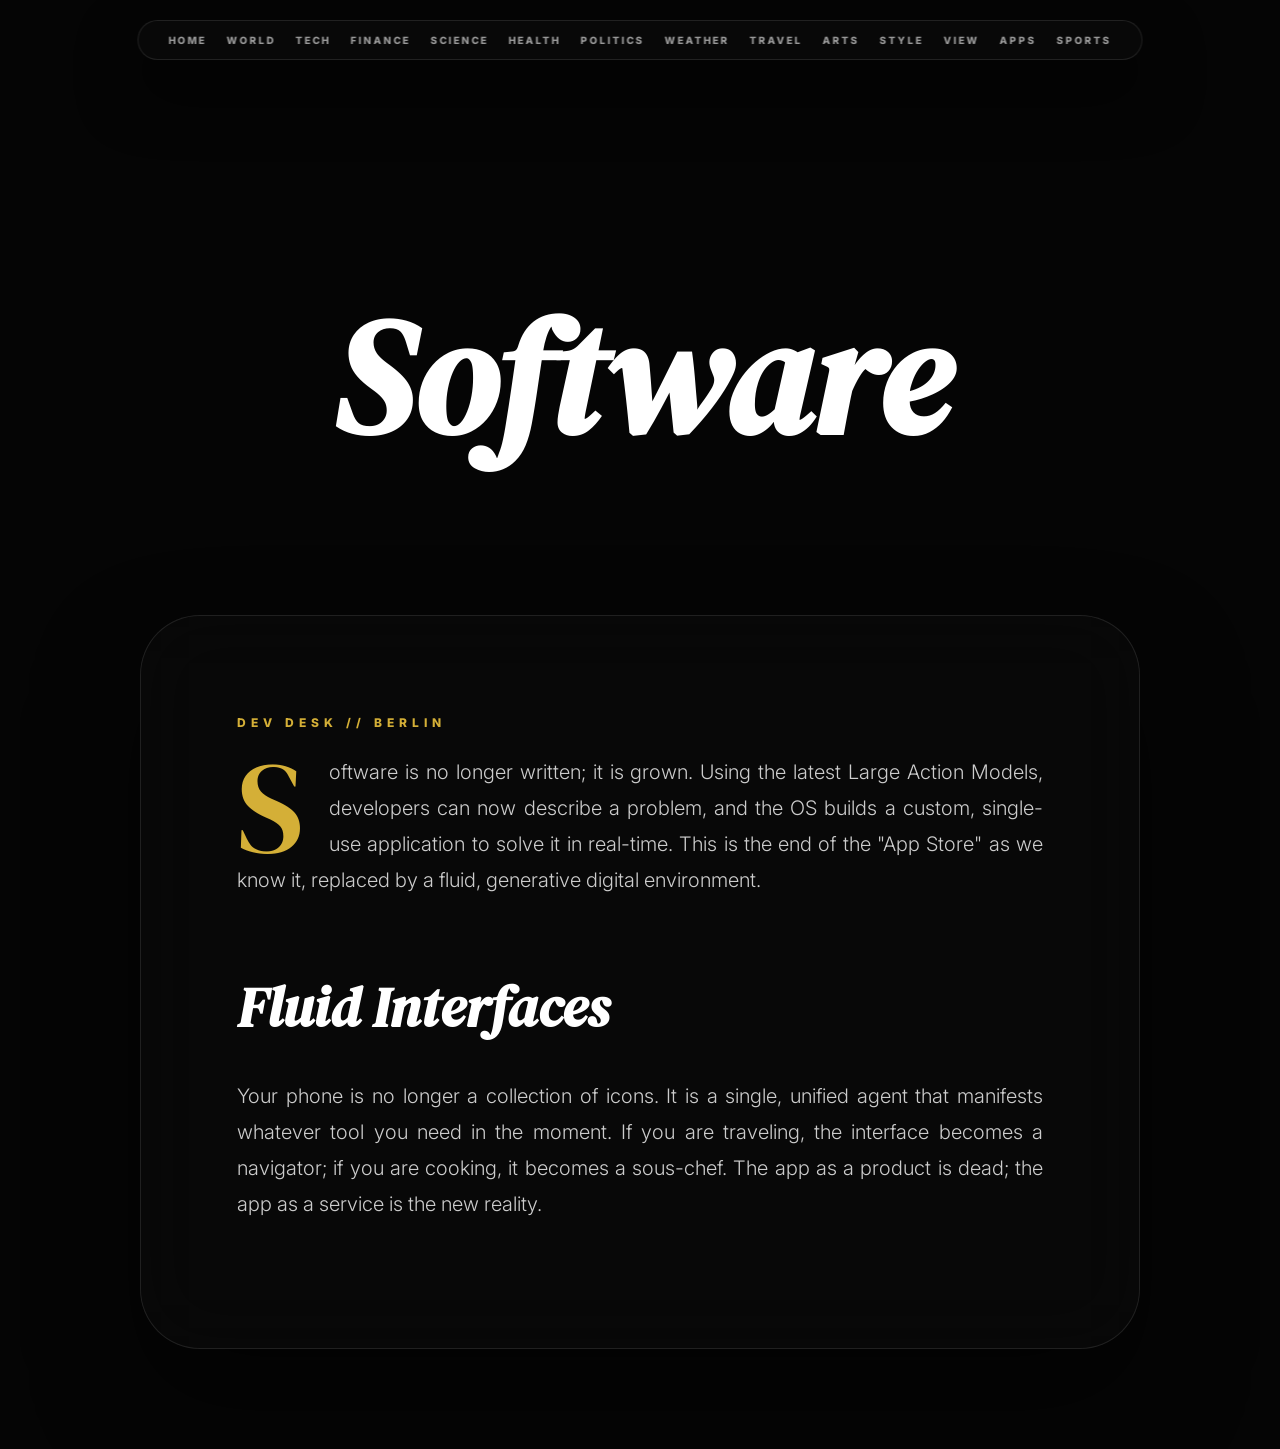
==== apps.html @ bf62c6f0 "Create apps.html" ====
<!DOCTYPE html>
<html lang="en">
<head>
    <meta charset="UTF-8"><meta name="viewport" content="width=device-width, initial-scale=1.0">
    <title>OmniNews | Apps</title>
    <link rel="stylesheet" href="style.css">
</head>
<body>
<nav>
    <a href="index.html">Home</a><a href="world.html">World</a><a href="tech.html">Tech</a><a href="finance.html">Finance</a><a href="science.html">Science</a><a href="health.html">Health</a><a href="politics.html">Politics</a><a href="weather.html">Weather</a><a href="travel.html">Travel</a><a href="entertainment.html">Arts</a><a href="lifestyle.html">Style</a><a href="opinion.html">View</a><a href="apps.html">Apps</a><a href="sports.html">Sports</a>
</nav>
<section class="hero" style="background-image: url('https://images.unsplash.com/photo-1485827404703-89b55fcc595e?w=1600')">
    <div class="hero-text"><h1>Software</h1></div>
</section>
<main class="content-wrapper">
    <span class="meta">Dev Desk // Berlin</span>
    <article class="article-body">
        <p class="drop-cap">Software is no longer written; it is grown. Using the latest Large Action Models, developers can now describe a problem, and the OS builds a custom, single-use application to solve it in real-time. This is the end of the "App Store" as we know it, replaced by a fluid, generative digital environment.</p>
        <h2>Fluid Interfaces</h2>
        <p>Your phone is no longer a collection of icons. It is a single, unified agent that manifests whatever tool you need in the moment. If you are traveling, the interface becomes a navigator; if you are cooking, it becomes a sous-chef. The app as a product is dead; the app as a service is the new reality.</p>
    </article>
</main>
</body>
</html>
---- style.css ----
@import url('https://fonts.googleapis.com/css2?family=DM+Serif+Display:ital@0;1&family=Inter:wght@300;500;800&display=swap');

:root {
    --accent: #d4af37;
    --bg: #050505;
    --card: rgba(255, 255, 255, 0.03);
    --glass: rgba(10, 10, 10, 0.85);
    --border: rgba(255, 255, 255, 0.1);
}

* { margin: 0; padding: 0; box-sizing: border-box; -webkit-font-smoothing: antialiased; }

body {
    background-color: var(--bg);
    color: #f1f1f1;
    font-family: 'Inter', sans-serif;
    line-height: 1.8;
    overflow-x: hidden;
}

/* Stunning Floating App Nav */
nav {
    position: fixed;
    top: 20px;
    left: 50%;
    transform: translateX(-50%);
    background: var(--glass);
    backdrop-filter: blur(25px);
    border: 1px solid var(--border);
    padding: 10px 30px;
    border-radius: 100px;
    display: flex;
    gap: 20px;
    z-index: 1000;
    box-shadow: 0 30px 60px rgba(0,0,0,0.8);
    width: max-content;
    max-width: 95%;
    overflow-x: auto;
}

nav a {
    color: #999;
    text-decoration: none;
    font-size: 10px;
    font-weight: 800;
    text-transform: uppercase;
    letter-spacing: 2px;
    transition: 0.4s cubic-bezier(0.16, 1, 0.3, 1);
}

nav a:hover { color: var(--accent); transform: translateY(-2px); }

/* Cinematic Article Hero */
.hero {
    height: 85vh;
    display: flex;
    align-items: center;
    justify-content: center;
    background-size: cover;
    background-position: center;
    background-attachment: fixed;
    position: relative;
}

.hero::after {
    content: '';
    position: absolute;
    inset: 0;
    background: linear-gradient(0deg, var(--bg) 0%, transparent 100%);
}

.hero-text {
    position: relative;
    z-index: 10;
    text-align: center;
}

.hero-text h1 {
    font-family: 'DM Serif Display', serif;
    font-size: clamp(4rem, 15vw, 10rem);
    line-height: 0.8;
    font-style: italic;
    color: #fff;
    margin-bottom: 10px;
}

/* Premium App Content Container */
.content-wrapper {
    max-width: 1000px;
    margin: -150px auto 100px;
    background: rgba(10, 10, 10, 0.6);
    backdrop-filter: blur(40px);
    padding: clamp(2rem, 10vw, 6rem);
    border-radius: 60px;
    border: 1px solid var(--border);
    position: relative;
    z-index: 20;
    box-shadow: 0 50px 100px rgba(0,0,0,0.5);
}

.meta { color: var(--accent); font-weight: 800; letter-spacing: 5px; text-transform: uppercase; font-size: 12px; margin-bottom: 20px; display: block; }

.drop-cap::first-letter {
    font-family: 'DM Serif Display', serif;
    float: left;
    font-size: 8rem;
    line-height: 0.7;
    padding: 10px 25px 0 0;
    color: var(--accent);
}

h2 { font-family: 'DM Serif Display', serif; font-size: 3.5rem; margin: 60px 0 20px; font-style: italic; color: #fff; }

p { font-size: 1.25rem; color: #ccc; margin-bottom: 30px; font-weight: 300; text-align: justify; }

/* Desktop Sidebar Grid */
@media (min-width: 1200px) {
    .main-grid { display: grid; grid-template-columns: 1fr 300px; gap: 50px; }
}
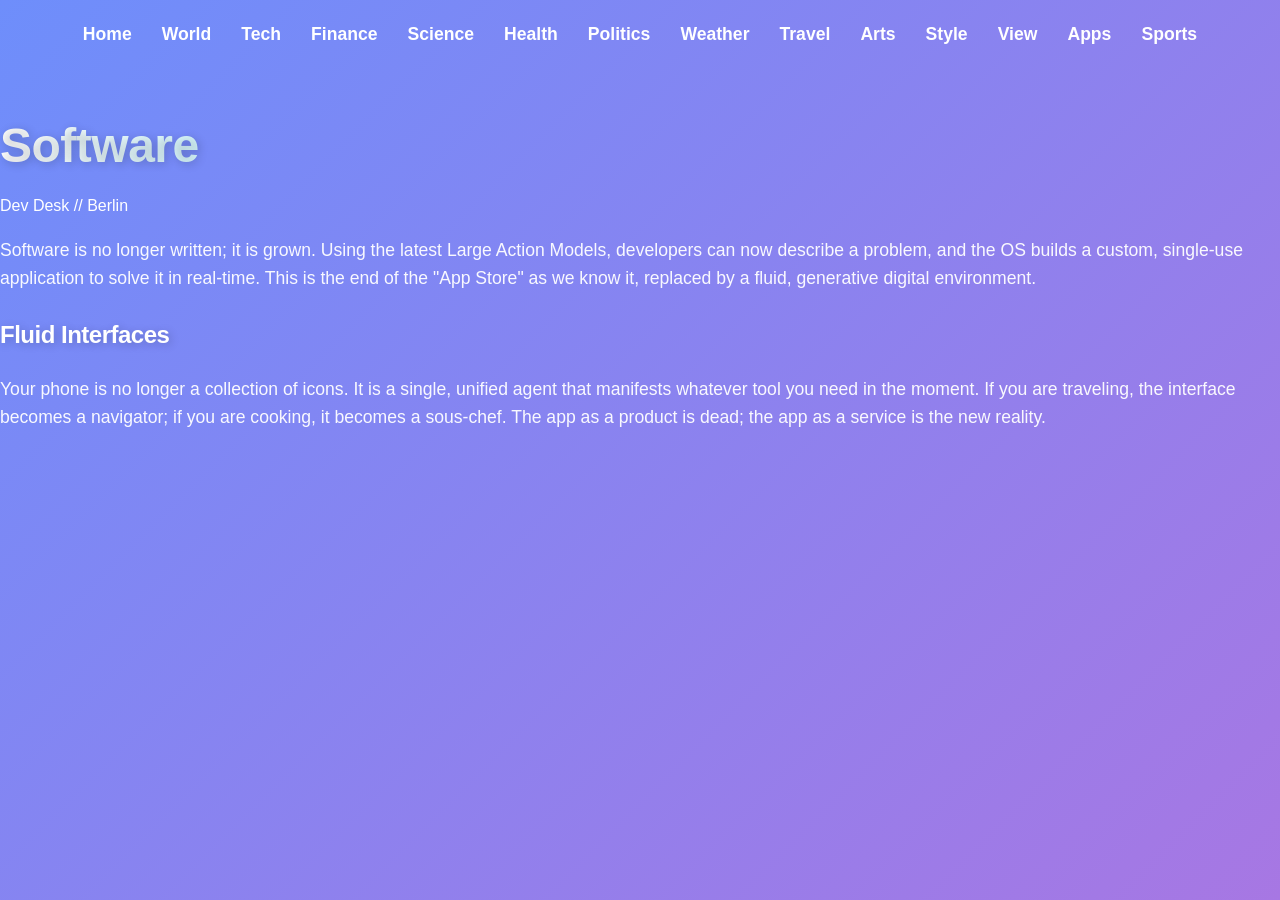
==== commit 6916d59a: "Update apps.html" ====
--- a/apps.html
+++ b/apps.html
@@ -3,7 +3,7 @@
 <head>
     <meta charset="UTF-8"><meta name="viewport" content="width=device-width, initial-scale=1.0">
     <title>OmniNews | Apps</title>
-    <link rel="stylesheet" href="style.css">
+<link rel="stylesheet" href="style.css">
 </head>
 <body>
 <nav>
--- a/style.css
+++ b/style.css
@@ -1,119 +1,133 @@
-@import url('https://fonts.googleapis.com/css2?family=DM+Serif+Display:ital@0;1&family=Inter:wght@300;500;800&display=swap');
+/* Vibrant & Soulful Design System 2026
+   Theme: Dopamine Brights & Glassmorphism
+*/
 
 :root {
-    --accent: #d4af37;
-    --bg: #050505;
-    --card: rgba(255, 255, 255, 0.03);
-    --glass: rgba(10, 10, 10, 0.85);
-    --border: rgba(255, 255, 255, 0.1);
+    --primary: #ff007a;          /* Neon Pink */
+    --secondary: #00d4ff;         /* Electric Blue */
+    --accent: #f8ff00;            /* Cyber Yellow */
+    --bg-gradient: linear-gradient(135deg, #6e8efb, #a777e3);
+    --glass: rgba(255, 255, 255, 0.15);
+    --glass-border: rgba(255, 255, 255, 0.3);
+    --text-shadow: 2px 2px 10px rgba(0, 0, 0, 0.2);
 }
 
-* { margin: 0; padding: 0; box-sizing: border-box; -webkit-font-smoothing: antialiased; }
-
 body {
-    background-color: var(--bg);
-    color: #f1f1f1;
-    font-family: 'Inter', sans-serif;
-    line-height: 1.8;
-    overflow-x: hidden;
+    background: var(--bg-gradient);
+    background-attachment: fixed;
+    font-family: 'Segoe UI', Roboto, Helvetica, Arial, sans-serif;
+    color: white;
+    margin: 0;
+    padding: 0;
+    line-height: 1.6;
+    min-height: 100vh;
 }
 
-/* Stunning Floating App Nav */
+/* The Soulful Container - Glassmorphism Effect */
+.card {
+    background: var(--glass);
+    backdrop-filter: blur(15px);
+    -webkit-backdrop-filter: blur(15px);
+    border: 1px solid var(--glass-border);
+    border-radius: 30px;
+    padding: 2.5rem;
+    margin: 20px auto;
+    max-width: 900px;
+    box-shadow: 0 8px 32px 0 rgba(31, 38, 135, 0.37);
+    transition: transform 0.4s cubic-bezier(0.175, 0.885, 0.32, 1.275), box-shadow 0.3s ease;
+}
+
+.card:hover {
+    transform: translateY(-8px);
+    box-shadow: 0 12px 40px 0 rgba(31, 38, 135, 0.5);
+}
+
+/* Typography with Soul */
+h1, h2, h3 {
+    text-shadow: var(--text-shadow);
+    letter-spacing: -0.5px;
+}
+
+h1 {
+    font-size: 3rem;
+    margin-bottom: 0.5rem;
+    background: linear-gradient(to right, #fff, var(--secondary));
+    -webkit-background-clip: text;
+    -webkit-text-fill-color: transparent;
+}
+
+/* Vibrant Interactive Elements */
+.btn-vibrant {
+    background: linear-gradient(45deg, var(--primary), var(--accent));
+    border: none;
+    padding: 15px 35px;
+    border-radius: 50px;
+    color: #000;
+    font-weight: 800;
+    font-size: 1rem;
+    text-transform: uppercase;
+    cursor: pointer;
+    box-shadow: 0 4px 15px rgba(255, 0, 122, 0.4);
+    transition: all 0.3s ease;
+    display: inline-block;
+    text-decoration: none;
+}
+
+.btn-vibrant:hover {
+    transform: scale(1.1);
+    box-shadow: 0 6px 20px rgba(255, 0, 122, 0.6);
+    filter: brightness(1.1);
+}
+
+/* Navigation Links */
 nav {
-    position: fixed;
-    top: 20px;
-    left: 50%;
-    transform: translateX(-50%);
-    background: var(--glass);
-    backdrop-filter: blur(25px);
-    border: 1px solid var(--border);
-    padding: 10px 30px;
-    border-radius: 100px;
-    display: flex;
-    gap: 20px;
-    z-index: 1000;
-    box-shadow: 0 30px 60px rgba(0,0,0,0.8);
-    width: max-content;
-    max-width: 95%;
-    overflow-x: auto;
+    padding: 20px;
+    text-align: center;
 }
 
 nav a {
-    color: #999;
+    color: white;
     text-decoration: none;
-    font-size: 10px;
-    font-weight: 800;
-    text-transform: uppercase;
-    letter-spacing: 2px;
-    transition: 0.4s cubic-bezier(0.16, 1, 0.3, 1);
+    margin: 0 15px;
+    font-weight: bold;
+    font-size: 1.1rem;
+    transition: color 0.3s ease;
 }
 
-nav a:hover { color: var(--accent); transform: translateY(-2px); }
+nav a:hover {
+    color: var(--accent);
+}
 
-/* Cinematic Article Hero */
-.hero {
-    height: 85vh;
-    display: flex;
-    align-items: center;
-    justify-content: center;
-    background-size: cover;
-    background-position: center;
-    background-attachment: fixed;
+/* Article Styling for War.html */
+article p {
+    font-size: 1.1rem;
+    margin-bottom: 1.5rem;
+    opacity: 0.95;
+}
+
+blockquote {
+    border-left: 6px solid var(--primary);
+    padding: 15px 25px;
+    background: rgba(255, 255, 255, 0.1);
+    border-radius: 0 15px 15px 0;
+    font-style: italic;
+    margin: 2rem 0;
+}
+
+ul {
+    list-style-type: none;
+    padding: 0;
+}
+
+li {
+    margin-bottom: 12px;
+    padding-left: 25px;
     position: relative;
 }
 
-.hero::after {
-    content: '';
+li::before {
+    content: '✦';
     position: absolute;
-    inset: 0;
-    background: linear-gradient(0deg, var(--bg) 0%, transparent 100%);
-}
-
-.hero-text {
-    position: relative;
-    z-index: 10;
-    text-align: center;
-}
-
-.hero-text h1 {
-    font-family: 'DM Serif Display', serif;
-    font-size: clamp(4rem, 15vw, 10rem);
-    line-height: 0.8;
-    font-style: italic;
-    color: #fff;
-    margin-bottom: 10px;
-}
-
-/* Premium App Content Container */
-.content-wrapper {
-    max-width: 1000px;
-    margin: -150px auto 100px;
-    background: rgba(10, 10, 10, 0.6);
-    backdrop-filter: blur(40px);
-    padding: clamp(2rem, 10vw, 6rem);
-    border-radius: 60px;
-    border: 1px solid var(--border);
-    position: relative;
-    z-index: 20;
-    box-shadow: 0 50px 100px rgba(0,0,0,0.5);
-}
-
-.meta { color: var(--accent); font-weight: 800; letter-spacing: 5px; text-transform: uppercase; font-size: 12px; margin-bottom: 20px; display: block; }
-
-.drop-cap::first-letter {
-    font-family: 'DM Serif Display', serif;
-    float: left;
-    font-size: 8rem;
-    line-height: 0.7;
-    padding: 10px 25px 0 0;
+    left: 0;
     color: var(--accent);
 }
-
-h2 { font-family: 'DM Serif Display', serif; font-size: 3.5rem; margin: 60px 0 20px; font-style: italic; color: #fff; }
-
-p { font-size: 1.25rem; color: #ccc; margin-bottom: 30px; font-weight: 300; text-align: justify; }
-
-/* Desktop Sidebar Grid */
-@media (min-width: 1200px) {
-    .main-grid { display: grid; grid-template-columns: 1fr 300px; gap: 50px; }
-}
